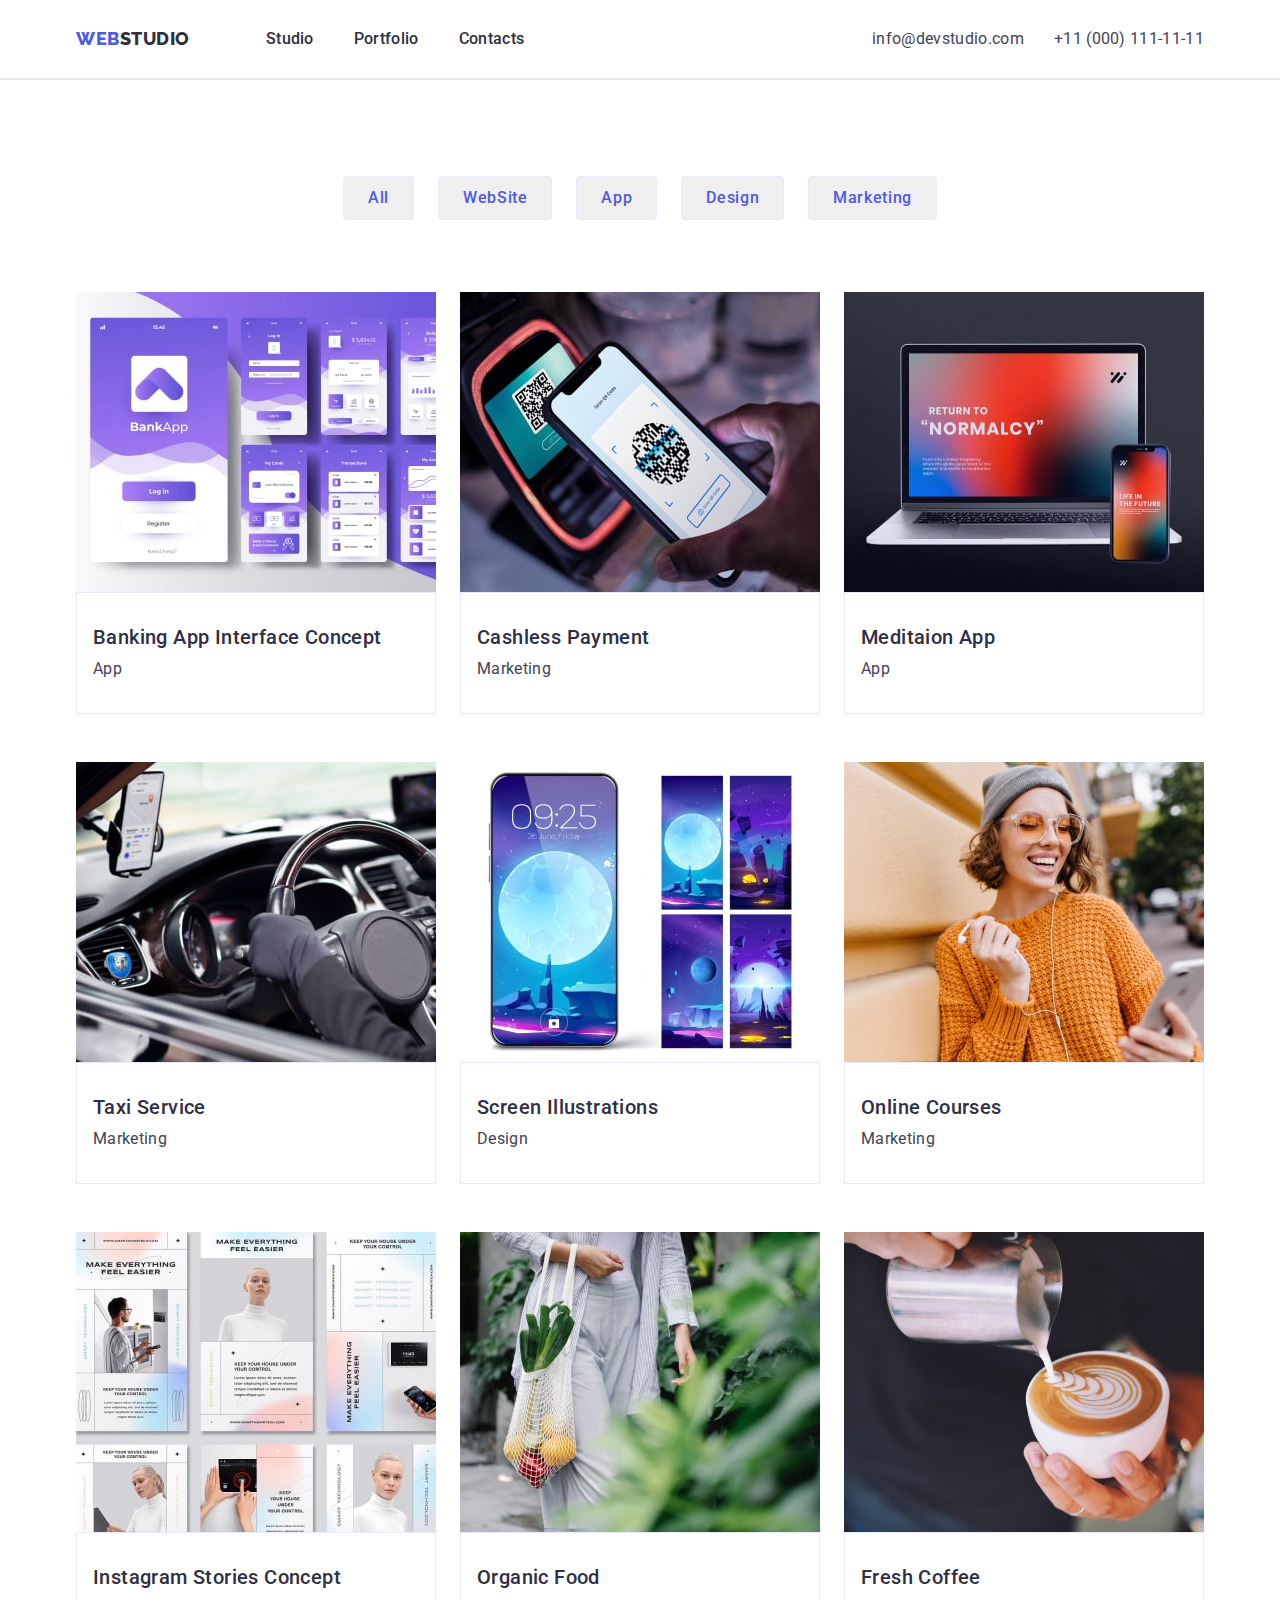
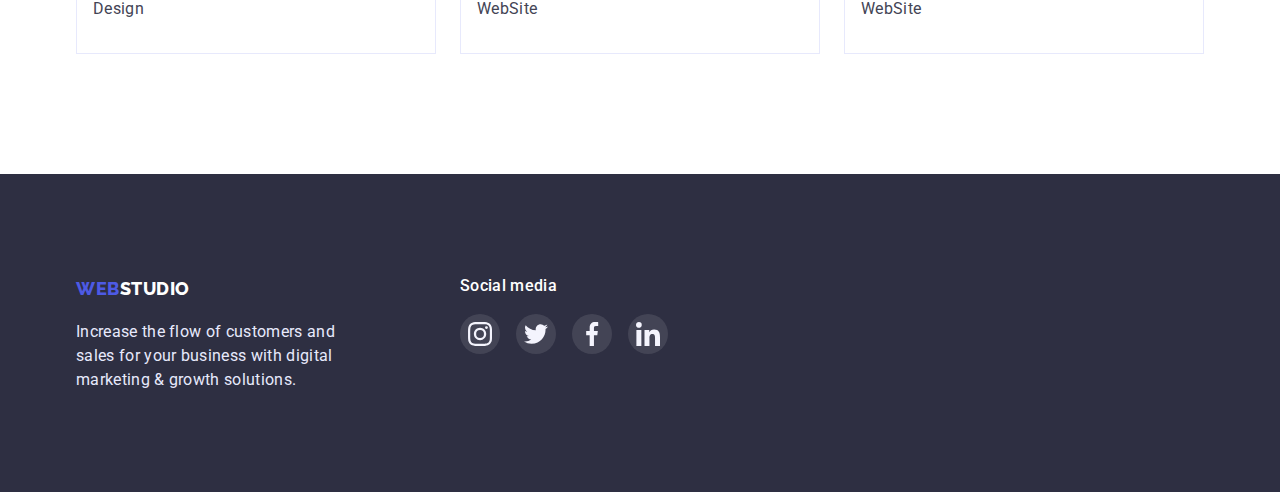
==== portfolio.html @ 0d9eaf17 "Create repositiries 5" ====
<!DOCTYPE html>
<html lang="en">
  <head>
    <meta charset="UTF-8" />
    <meta http-equiv="X-UA-Compatible" content="IE=edge" />
    <meta name="viewport" content="width=device-width, initial-scale=1.0" />
    <title>Portfolio</title>
    <link rel="preconnect" href="https://fonts.googleapis.com" />
    <link rel="preconnect" href="https://fonts.gstatic.com" crossorigin />
    <link
      href="https://fonts.googleapis.com/css2?family=Raleway:wght@800&family=Roboto:wght@400;500;700;900&display=swap"
      rel="stylesheet"
    />
    <link
      rel="stylesheet"
      href="https://cdn.jsdelivr.net/npm/modern-normalize@1.1.0/modern-normalize.css"
    />
    <link rel="stylesheet" href="./css/styles.css" />
  </head>
  <body>
    <!--header-->
    <header class="top-header">
      <div class="container top-header-container">
        <nav class="nav">
          <a class="logo link container-logo" href="./index.html"
            >Web<span class="logo-studio-up">Studio</span></a
          >
          <ul class="menu list">
            <li class="menu-item"><a href="./index.html" class="menu-link link">Studio</a></li>
            <li class="menu-item">
              <a href="./portfolio.html" class="menu-link link">Portfolio</a>
            </li>
            <li class="menu-item"><a href="" class="menu-link link">Contacts</a></li>
          </ul>
        </nav>
        <div class="contact-div">
          </ul>

          <ul class="contact list">
            <li class="contact-mail">
              <a href="mailto:info@devstudio.com" class="mail link">info@devstudio.com</a>
            </li>
            <li class="contact-number">
              <a href="tel:+110001111111" class="number link">+11 (000) 111-11-11</a>
            </li>
          </ul>
        </div>
      </div>
    </header>
    <!--main-->
    <main class="main">
      <section class="section-buttton">
        <div class="portfolio">
          <h2 class="button-none">Button</h2>
          <ul class="filters-button list">
            <li class="filters-button-project">
              <button type="button" class="button">All</button>
            </li>
            <li class="filters-button-project">
              <button type="button" class="button">WebSite</button>
            </li>
            <li class="filters-button-project">
              <button type="button" class="button">App</button>
            </li>
            <li class="filters-button-project">
              <button type="button" class="button">Design</button>
            </li>
            <li class="filters-button-project">
              <button type="button" class="button">Marketing</button>
            </li>
          </ul>
          <ul class="content list">
            <li class="content-title">
              <img
                class="img-project"
                src="./images/projectcard1.jpg"
                alt="banking app"
                width="360"
                height="300"
              />
              <div class="portfolio-card">
                <h2 class="caption">Banking App Interface Concept</h2>
                <p class="suptitle">App</p>
              </div>
            </li>
            <li class="content-title">
              <img
                class="img-project"
                src="./images/projectcard2.jpg"
                alt="payment"
                width="360"
                height="300"
              />
              <div div class="portfolio-card">
                <h2 class="caption">Cashless Payment</h2>
                <p class="suptitle">Marketing</p>
              </div>
            </li>
            <li class="content-title">
              <img
                class="img-project"
                src="./images/projectcard3.jpg"
                alt="meditaion app"
                width="360"
                height="300"
              />
              <div class="portfolio-card">
                <h2 class="caption">Meditaion App</h2>
                <p class="suptitle">App</p>
              </div>
            </li>
            <li class="content-title">
              <img
                class="img-project"
                src="./images/projectcard4.jpg"
                alt="taxi"
                width="360"
                height="300"
              />
              <div class="portfolio-card">
                <h2 class="caption">Taxi Service</h2>
                <p class="suptitle">Marketing</p>
              </div>
            </li>
            <li class="content-title">
              <img
                class="img-project"
                src="./images/projectcard5.jpg"
                alt="Screen"
                width="360"
                height="300"
              />
              <div class="portfolio-card">
                <h2 class="caption">Screen Illustrations</h2>
                <p class="suptitle">Design</p>
              </div>
            </li>
            <li class="content-title">
              <img
                class="img-project"
                src="./images/projectcard6.jpg"
                alt="Courses"
                width="360"
                height="300"
              />
              <div class="portfolio-card">
                <h2 class="caption">Online Courses</h2>
                <p class="suptitle">Marketing</p>
              </div>
            </li>
            <li class="content-title">
              <img
                class="img-project"
                src="./images/projectcard7.jpg"
                alt="Instagram"
                width="360"
                height="300"
              />
              <div class="portfolio-card">
                <h2 class="caption">Instagram Stories Concept</h2>
                <p class="suptitle">Design</p>
              </div>
            </li>
            <li class="content-title">
              <img
                class="img-project"
                src="./images/projectcard8.jpg"
                alt="Food"
                width="360"
                height="300"
              />
              <div class="portfolio-card">
                <h2 class="caption">Organic Food</h2>
                <p class="suptitle">WebSite</p>
              </div>
            </li>
            <li class="content-title">
              <img
                class="img-project"
                src="./images/projectcard9.jpg"
                alt="Coffee"
                width="360"
                height="300"
              />
              <div class="portfolio-card">
                <h2 class="caption">Fresh Coffee</h2>
                <p class="suptitle">WebSite</p>
              </div>
            </li>
          </ul>
        </div>
      </section>
    </main>
    <!--footer-->
    <footer class="footer">
      <div class="container-footer">
        <div class="footer-text">
          <a href="./index.html" class="logo link footer-logo"
            >Web<span class="logo-studio-down">Studio</span></a
          >
          <p class="suptitle suptitle-footer">
            Increase the flow of customers and sales for your business with digital marketing &
            growth solutions.
          </p>
        </div>
        <div class="social-media">
          <p class="social">Social media</p>
          <ul class="social-icons list">
            <li class="social-items">
              <a href="" class="social-link link">
                <svg class="icons-footer" width="24" height="24">
                  <use href="./images/icons.svg#icon-instagram"></use>
                </svg>
              </a>
            </li>
            <li class="social-items">
              <a href="" class="social-link link">
                <svg class="icons-footer" width="24" height="24">
                  <use href="./images/icons.svg#icon-twitter"></use>
                </svg>
              </a>
            </li>
            <li class="social-items">
              <a href="" class="social-link link">
                <svg class="icons-footer" width="24" height="24">
                  <use href="./images/icons.svg#icon-facebook"></use>
                </svg>
              </a>
            </li>
            <li class="social-items">
              <a href="" class="social-link link">
                <svg class="icons-footer" width="24" height="24">
                  <use href="./images/icons.svg#icon-linkedin"></use>
                </svg>
              </a>
            </li>
          </ul>
        </div>
      </div>
    </footer>
  </body>
</html>
---- css/styles.css ----
:root {
  --primery-text-color: #434455;
  --title-text-color: #2e2f42;
  --accent-color: #404bbf;
  --primery-background-color: #ffffff;
  --secondary-background-color: #4d5ae5;
  --third-text-color: #ffffff;
  --additional-color: #e7e9fc;
  --based-background-color: #e5e5e5;
  --team-section-color: #f4f4fd;
  --linear-gradient-bg: linear-gradient(rgba(46, 47, 66, 0.7), rgba(46, 47, 66, 0.7));
  --border-color: #8e8f99;
  --hover-footer-color: #31d0aa;
}

body {
  font-family: 'Roboto', sans-serif;
  letter-spacing: 0.02em;
  color: var(--primery-text-color);
  background-color: var(--primery-background-color);
}

.container {
  max-width: 1158px;
  padding: 0 15px;
  margin-left: auto;
  margin-right: auto;
}
h1,
h2,
h3,
h4,
p {
  margin: 0;
}
ul,
ol {
  margin-top: 0;
  margin-bottom: 0;
  padding-left: 0;
}
button {
  cursor: pointer;
}
img {
  display: block;
}
.list {
  list-style: none;
}
.link {
  text-decoration: none;
}
/* ===================HEADER================================ */

/* menu */
.top-header {
  padding-top: 24px;
  padding-bottom: 24px;
  border-bottom: 2px solid var(--based-background-color);
}
.top-header-container {
  display: flex;
  align-items: center;
}
.nav {
  display: flex;
  align-items: center;
}
.container-logo {
  margin-right: 76px;
}
.menu {
  display: flex;
  align-items: center;
}

.menu-item:not(:last-child) {
  margin-right: 40px;
}

.menu-link {
  font-weight: 500;
  font-size: 16px;
  line-height: 1.5;
  color: var(--title-text-color);
}
.contact {
  display: flex;
  align-items: center;
  margin-left: auto;
}
.contact-div {
  display: flex;
  align-items: center;
  margin-left: auto;
}
.contact-mail {
  margin-right: 30px;
}

.menu-link:hover,
.menu-link:focus {
  color: var(--accent-color);
}
.mail,
.number {
  font-size: 16px;
  line-height: 1.5;
  color: var(--primery-text-color);
}
.mail:hover,
.number:hover,
.mail:focus,
.number:focus {
  color: var(--accent-color);
}

/* ===================/HEADER================================ */
/*===================== COMPONENTS =================*/
.logo {
  font-family: 'Raleway', sans-serif;
  font-weight: 800;
  font-size: 18px;
  line-height: 1.67;
  letter-spacing: 0.03em;
  text-transform: uppercase;
  color: var(--secondary-background-color);
}
.logo .logo-studio-up {
  color: var(--title-text-color);
}
.logo .logo-studio-down {
  color: var(--third-text-color);
}
/* button */
.modal-btn {
  min-width: 105px;
  letter-spacing: 0.04em;
  color: var(--third-text-color);
  font-size: 16px;
  line-height: 1.5;
  background-color: var(--secondary-background-color);
  box-shadow: 0px 4px 4px rgba(0, 0, 0, 0.15);
  border-radius: 4px;
  padding-top: 16px;
  padding-bottom: 16px;
  padding-left: 32px;
  padding-right: 32px;
}
.modal-btn:hover,
.modal-btn:focus {
  background-color: var(--accent-color);
  color: var(--third-text-color);
}
.button {
  border-radius: 4px;
  padding: 12px 24px;
  text-decoration: none;
  font-weight: 500;
  letter-spacing: 0.04em;
  color: var(--secondary-background-color);
  border: 1px solid #e7e9fc;
}
.button:hover,
.button:focus {
  color: var(--third-text-color);
  background-color: var(--accent-color);
  cursor: pointer;
  box-shadow: 0px 3px 1px rgba(0, 0, 0, 0.1), 0px 2px 1px rgba(0, 0, 0, 0.08),
    0px 2px 2px rgba(0, 0, 0, 0.12);
}

.section-title {
  font-size: 36px;
  line-height: 1.11;
  letter-spacing: 0.02em;
  color: var(--title-text-color);
  text-align: center;
  margin-bottom: 72px;
}
.suptitle {
  font-size: 16px;
  line-height: 1.5;
  color: var(--primery-text-color);
}
.caption {
  font-weight: 500;
  font-size: 20px;
  line-height: 1.2;
  letter-spacing: 0.02em;
  color: var(--title-text-color);
}
.suptitle-footer {
  color: var(--additional-color);
}
/* ==================HERO========== */
.hero {
  background-color: var(--title-text-color);
  background-image: var(--linear-gradient-bg), url(../images/people-office.jpg);
  text-align: center;
  padding-top: 188px;
  padding-bottom: 188px;
  background-repeat: no-repeat;
  background-size: cover;
}
.hero-container {
  max-width: 1440px;
}
.hero-title {
  font-size: 56px;
  line-height: 1.07;
  color: var(--third-text-color);
  max-width: 494px;
  margin-left: auto;
  margin-right: auto;
  margin-bottom: 48px;
}

/* ===================/HERO================================ */

/*===================== MAIN =================*/
/* ========================PORTFOLIO =============*/
.button-none {
  display: none;
}
.section-buttton {
  padding-top: 96px;
  padding-bottom: 120px;
}
.portfolio {
  max-width: 1158px;
  padding: 0 15px;
  margin-left: auto;
  margin-right: auto;
}

.filters-button {
  display: flex;
  align-items: center;
  justify-content: center;
}
.filters-button-project:not(:last-child) {
  margin-right: 24px;
}
.content {
  display: flex;
  flex-wrap: wrap;
  column-gap: 24px;
  row-gap: 48px;
  margin-top: 72px;
}
.content-title {
  flex-basis: calc((100% - 72px) / 3);
}

.portfolio-card {
  padding-left: 16px;
  padding-top: 32px;
  padding-bottom: 32px;
  background-color: #ffffff;
  border: 1px solid var(--additional-color);
}
.content-title:is(:hover, :focus) {
  box-shadow: 0px 1px 6px rgba(46, 47, 66, 0.08);
}
/*  */
/* ========================/PORTFOLIO =============*/
.icon-features {
  display: flex;
  gap: 24px;
  margin-bottom: 8px;
}

.icon-item-features {
  width: calc((100% - 72px) / 4);
  height: 112px;
}
.icon-link-features {
  width: 100%;
  height: 100%;
  border: 1px solid var(--team-section-color);
  border-radius: 4px;
  display: flex;
  align-items: center;
  justify-content: center;
  background-color: var(--team-section-color);
}

.our {
  opacity: 0;
  display: none;
}

.features-list {
  display: flex;
  gap: 24px;
  flex-wrap: wrap;
}
.features-list-title {
  flex-basis: calc((100% - 72px) / 4);
}

.work-list {
  display: flex;

  gap: 24px;
}
.work-list-title {
  flex-basis: calc((100% - 72px) / 3);
}

.team-list {
  display: flex;
  column-gap: 24px;
  order: 0;
}

.team-list-title {
  flex-basis: calc((100% - 72px) / 4);
}
.feature-list .title {
  color: var(--title-text-color);
}
.caption {
  margin-bottom: 8px;
}
.section {
  padding-top: 120px;
  padding-bottom: 120px;
}
.section-work {
  padding-top: 0;
}
.section-team {
  background-color: var(--team-section-color);
}
.section-team {
  padding-top: 120px;
  padding-bottom: 120px;
}
.team-card {
  padding-top: 32px;
  padding-bottom: 32px;
  padding-right: 16px;
  padding-left: 16px;
  background-color: var(--third-text-color);
  box-shadow: 0px 1px 6px rgba(46, 47, 66, 0.08), 0px 1px 1px rgba(46, 47, 66, 0.16),
    0px 2px 1px rgba(46, 47, 66, 0.08);
  border-radius: 0px 0px 4px 4px;
  text-align: center;
}
.team-soc-list {
  display: flex;
  justify-content: center;
  gap: 24px;
  margin-top: 8px;
}
.team-soc-item {
  width: 40px;
  height: 40px;
}
.team-soc-link {
  width: 100%;
  height: 100%;
  background-color: var(--secondary-background-color);
  display: flex;
  align-items: center;
  justify-content: center;
  border-radius: 50%;
}
.team-soc-icon {
  fill: var(--team-section-color);
}
.team-soc-link:is(:hover, :focus) {
  background-color: var(--accent-color);
}
.section-customers {
  padding-top: 56px;
  padding-bottom: 120px;
}

.list-customers {
  display: flex;
  gap: 24px;
}

.item-customers {
  width: calc((100% - 120px) / 6);
  height: 88px;
}
.link-customers {
  width: 100%;
  height: 100%;
  border: 1px solid var(--border-color);
  border-radius: 5px;
  display: flex;
  align-items: center;
  justify-content: center;
}
.customers-icon {
  fill: var(--border-color);
}
.link-customers:is(:hover, :focus) {
  border-color: var(--accent-color);
}
.link-customers:is(:hover, :focus) .customers-icon {
  fill: var(--accent-color);
}

/*===================== /MAIN =================*/

/* ===================FOOTER============= */
.footer {
  background-color: var(--title-text-color);
  padding-top: 100px;
  padding-bottom: 100px;
}
.container-footer {
  margin: 0 auto;
  width: 1158px;
  padding-right: 15px;
  padding-left: 15px;
  flex-grow: 1;
  display: flex;
  gap: 120px;
}
.footer-text {
  min-width: 264px;
}
.suptitle-footer {
  max-width: 264px;
  margin-top: 16px;
}
.social-media {
  min-width: 208px;
}
.social {
  font-family: 'Roboto';
  font-style: normal;
  font-weight: 500;
  font-size: 16px;
  line-height: 1.5;
  letter-spacing: 0.02em;
  color: var(--third-text-color);
}
.social-icons {
  display: flex;
  justify-content: center;
  gap: 16px;
  margin-top: 16px;
}

.social-items {
  width: 40px;
  height: 40px;
}
.social-link {
  width: 100%;
  height: 100%;
  background-color: rgba(255, 255, 255, 0.1);
  display: flex;
  align-items: center;
  justify-content: center;
  border-radius: 50%;
}
.icons-footer {
  fill: var(--team-section-color);
}
.social-link:is(:hover, :focus) {
  background-color: var(--hover-footer-color);
}
/* ===================/FOOTER============= */
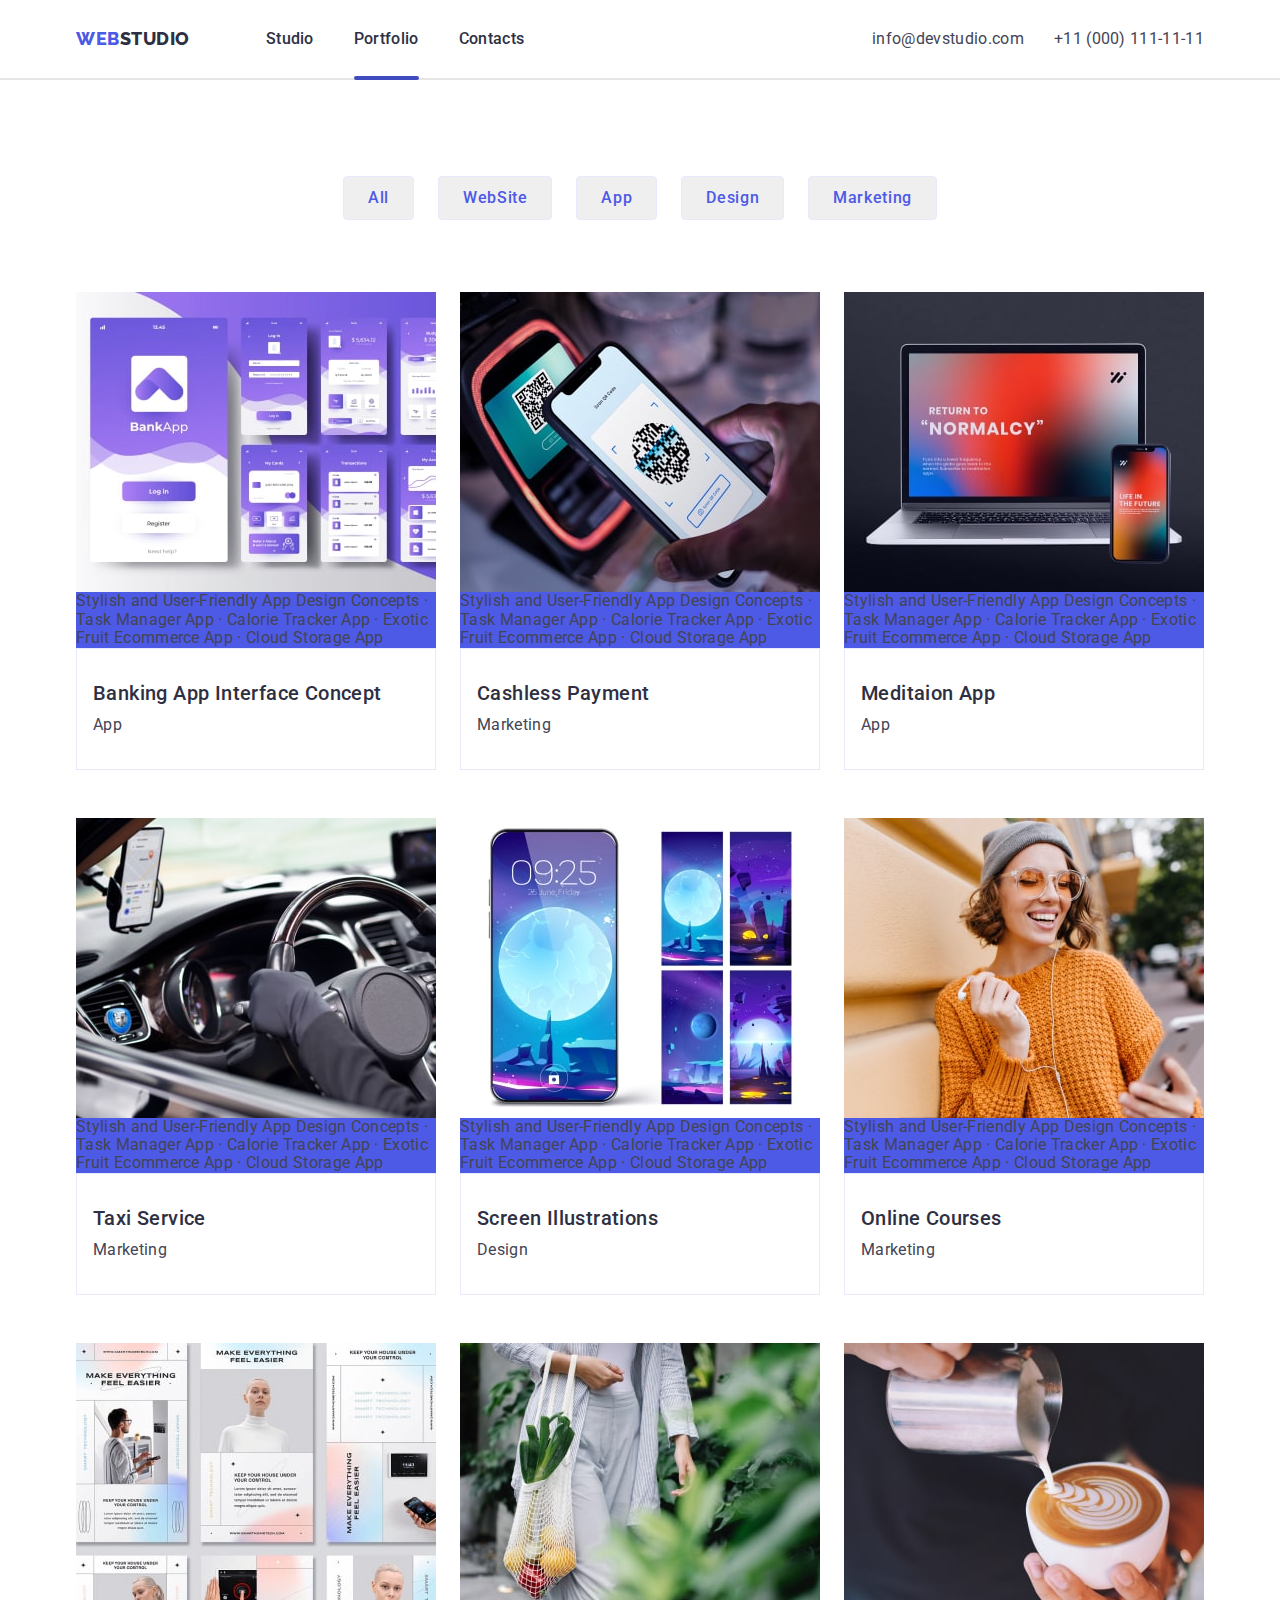
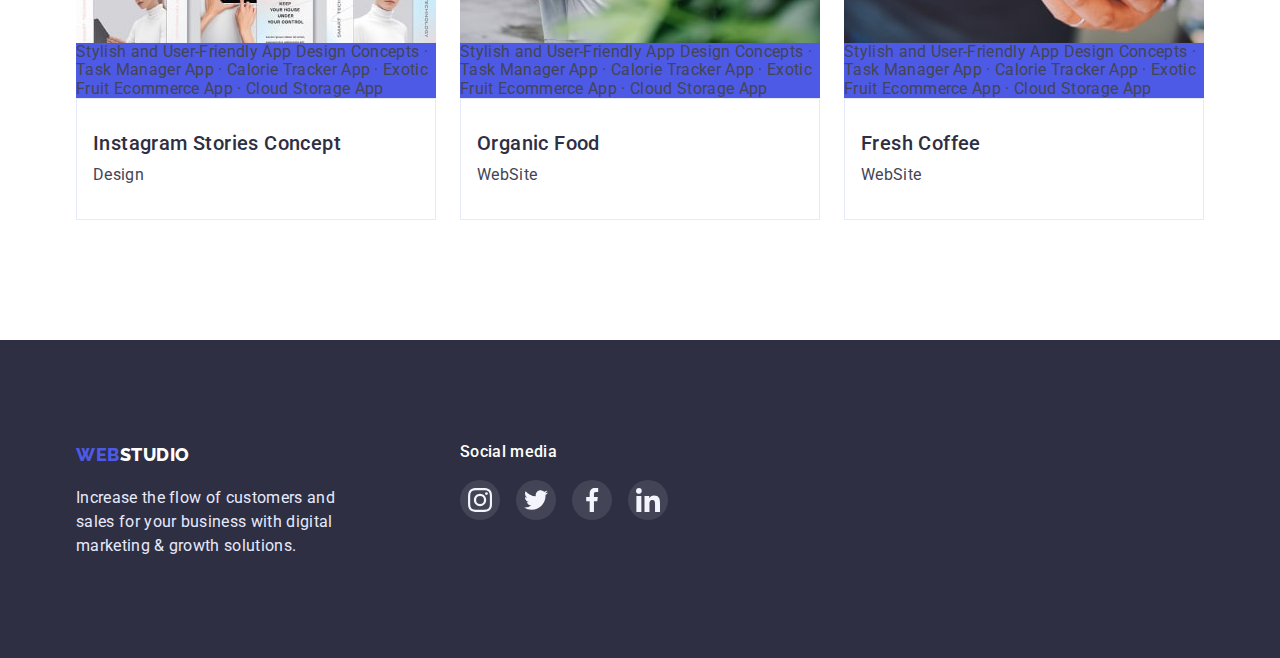
==== commit c7e41269: "add modal window" ====
--- a/portfolio.html
+++ b/portfolio.html
@@ -28,7 +28,7 @@
           <ul class="menu list">
             <li class="menu-item"><a href="./index.html" class="menu-link link">Studio</a></li>
             <li class="menu-item">
-              <a href="./portfolio.html" class="menu-link link">Portfolio</a>
+              <a href="./portfolio.html" class="menu-link current link">Portfolio</a>
             </li>
             <li class="menu-item"><a href="" class="menu-link link">Contacts</a></li>
           </ul>
@@ -71,117 +71,134 @@
           </ul>
           <ul class="content list">
             <li class="content-title">
-              <img
+              <div class="anim-window"><img
                 class="img-project"
                 src="./images/projectcard1.jpg"
                 alt="banking app"
                 width="360"
                 height="300"
               />
+              <p class="overlay">Stylish and User-Friendly App Design Concepts · Task Manager App · Calorie Tracker App ·
+                Exotic Fruit Ecommerce App · Cloud Storage App</p></div>
               <div class="portfolio-card">
                 <h2 class="caption">Banking App Interface Concept</h2>
                 <p class="suptitle">App</p>
               </div>
             </li>
             <li class="content-title">
-              <img
+              <div class="anim-window"><img
                 class="img-project"
                 src="./images/projectcard2.jpg"
                 alt="payment"
                 width="360"
                 height="300"
-              />
+              /><p class="overlay">Stylish and User-Friendly App Design Concepts · Task Manager App · Calorie Tracker App ·
+                Exotic Fruit Ecommerce App · Cloud Storage App</p></div>
               <div div class="portfolio-card">
                 <h2 class="caption">Cashless Payment</h2>
                 <p class="suptitle">Marketing</p>
               </div>
             </li>
             <li class="content-title">
-              <img
+              <div class="anim-window"><img
                 class="img-project"
                 src="./images/projectcard3.jpg"
                 alt="meditaion app"
                 width="360"
                 height="300"
               />
+              <p class="overlay">Stylish and User-Friendly App Design Concepts · Task Manager App · Calorie Tracker App ·
+                Exotic Fruit Ecommerce App · Cloud Storage App</p></div>
               <div class="portfolio-card">
                 <h2 class="caption">Meditaion App</h2>
                 <p class="suptitle">App</p>
               </div>
             </li>
             <li class="content-title">
-              <img
+              <div class="anim-window"><img
                 class="img-project"
                 src="./images/projectcard4.jpg"
                 alt="taxi"
                 width="360"
                 height="300"
               />
+              <p class="overlay">Stylish and User-Friendly App Design Concepts · Task Manager App · Calorie Tracker App ·
+                Exotic Fruit Ecommerce App · Cloud Storage App</p></div>
               <div class="portfolio-card">
                 <h2 class="caption">Taxi Service</h2>
                 <p class="suptitle">Marketing</p>
               </div>
             </li>
             <li class="content-title">
-              <img
+              <div class="anim-window"><img
                 class="img-project"
                 src="./images/projectcard5.jpg"
                 alt="Screen"
                 width="360"
                 height="300"
               />
+              <p class="overlay">Stylish and User-Friendly App Design Concepts · Task Manager App · Calorie Tracker App ·
+                Exotic Fruit Ecommerce App · Cloud Storage App</p></div>
               <div class="portfolio-card">
                 <h2 class="caption">Screen Illustrations</h2>
                 <p class="suptitle">Design</p>
               </div>
             </li>
             <li class="content-title">
-              <img
+              <div class="anim-window"><img
                 class="img-project"
                 src="./images/projectcard6.jpg"
                 alt="Courses"
                 width="360"
                 height="300"
               />
+              <p class="overlay">Stylish and User-Friendly App Design Concepts · Task Manager App · Calorie Tracker App ·
+                Exotic Fruit Ecommerce App · Cloud Storage App</p></div>
               <div class="portfolio-card">
                 <h2 class="caption">Online Courses</h2>
                 <p class="suptitle">Marketing</p>
               </div>
             </li>
             <li class="content-title">
-              <img
+              <div class="anim-window"><img
                 class="img-project"
                 src="./images/projectcard7.jpg"
                 alt="Instagram"
                 width="360"
                 height="300"
               />
+              <p class="overlay">Stylish and User-Friendly App Design Concepts · Task Manager App · Calorie Tracker App ·
+                Exotic Fruit Ecommerce App · Cloud Storage App</p></div>
               <div class="portfolio-card">
                 <h2 class="caption">Instagram Stories Concept</h2>
                 <p class="suptitle">Design</p>
               </div>
             </li>
             <li class="content-title">
-              <img
+              <div class="anim-window"><img
                 class="img-project"
                 src="./images/projectcard8.jpg"
                 alt="Food"
                 width="360"
                 height="300"
               />
+              <p class="overlay">Stylish and User-Friendly App Design Concepts · Task Manager App · Calorie Tracker App ·
+                Exotic Fruit Ecommerce App · Cloud Storage App</p></div>
               <div class="portfolio-card">
                 <h2 class="caption">Organic Food</h2>
                 <p class="suptitle">WebSite</p>
               </div>
             </li>
             <li class="content-title">
-              <img
+              <div class="anim-window"><img
                 class="img-project"
                 src="./images/projectcard9.jpg"
                 alt="Coffee"
                 width="360"
                 height="300"
               />
+              <p class="overlay">Stylish and User-Friendly App Design Concepts · Task Manager App · Calorie Tracker App ·
+              Exotic Fruit Ecommerce App · Cloud Storage App</p></div>
               <div class="portfolio-card">
                 <h2 class="caption">Fresh Coffee</h2>
                 <p class="suptitle">WebSite</p>
--- a/css/styles.css
+++ b/css/styles.css
@@ -11,6 +11,8 @@
   --linear-gradient-bg: linear-gradient(rgba(46, 47, 66, 0.7), rgba(46, 47, 66, 0.7));
   --border-color: #8e8f99;
   --hover-footer-color: #31d0aa;
+  --time-cubic: 250ms cubic-bezier(0.4, 0, 0.2, 1);
+  --modal-window: #fcfcfc;
 }
 
 body {
@@ -80,11 +82,27 @@
 }
 
 .menu-link {
+  position: relative;
+
   font-weight: 500;
   font-size: 16px;
   line-height: 1.5;
   color: var(--title-text-color);
-}
+  transition: color var(--time-cubic);
+}
+.current::after {
+  content: '';
+  position: absolute;
+
+  display: inline-block;
+  width: 100%;
+  height: 4px;
+  border-radius: 2px;
+  background-color: var(--accent-color);
+  bottom: -32px;
+  left: 0;
+}
+
 .contact {
   display: flex;
   align-items: center;
@@ -108,6 +126,7 @@
   font-size: 16px;
   line-height: 1.5;
   color: var(--primery-text-color);
+  transition: color var(--time-cubic);
 }
 .mail:hover,
 .number:hover,
@@ -147,6 +166,7 @@
   padding-bottom: 16px;
   padding-left: 32px;
   padding-right: 32px;
+  transition: backround-color var(--time-cubic), color var(--time-cubic);
 }
 .modal-btn:hover,
 .modal-btn:focus {
@@ -161,6 +181,8 @@
   letter-spacing: 0.04em;
   color: var(--secondary-background-color);
   border: 1px solid #e7e9fc;
+  transition: color var(--time-cubic), background-color var(--time-cubic),
+    box-shadow var(--time-cubic);
 }
 .button:hover,
 .button:focus {
@@ -252,8 +274,22 @@
 }
 .content-title {
   flex-basis: calc((100% - 72px) / 3);
-}
-
+  transition: box-shadow var(--time-cubic);
+}
+.anim-window {
+  position: relative;
+  background-color: var(--secondary-background-color);
+}
+.overay {
+  position: absolute;
+  font-weight: 400;
+  font-size: 16px;
+  line-height: 1.5;
+  letter-spacing: 0.02em;
+  color: var(--team-section-color);
+  background-color: var(--secondary-background-color);
+  padding: 40px 32px 164px 32px;
+}
 .portfolio-card {
   padding-left: 16px;
   padding-top: 32px;
@@ -368,6 +404,7 @@
   align-items: center;
   justify-content: center;
   border-radius: 50%;
+  transition: background-color var(--time-cubic);
 }
 .team-soc-icon {
   fill: var(--team-section-color);
@@ -397,9 +434,11 @@
   display: flex;
   align-items: center;
   justify-content: center;
+  transition: border-color var(--time-cubic);
 }
 .customers-icon {
   fill: var(--border-color);
+  transition: fill var(--time-cubic);
 }
 .link-customers:is(:hover, :focus) {
   border-color: var(--accent-color);
@@ -463,6 +502,7 @@
   align-items: center;
   justify-content: center;
   border-radius: 50%;
+  transition: background-color var(--time-cubic);
 }
 .icons-footer {
   fill: var(--team-section-color);
@@ -471,3 +511,47 @@
   background-color: var(--hover-footer-color);
 }
 /* ===================/FOOTER============= */
+
+/* ===================MODAL WINDOW============= */
+.backdrop {
+  position: fixed;
+  top: 0;
+  left: 0;
+  width: 100%;
+  height: 100%;
+  z-index: 100;
+  background-color: rgba(46, 47, 66, 0.4);
+}
+.backdrop.is-hidden {
+  opacity: 0;
+  visibility: hidden;
+  pointer-events: none;
+}
+.modal {
+  position: absolute;
+  top: 50%;
+  left: 50%;
+  transform: translate(-50%, -50%);
+  min-width: 408px;
+  min-height: 576px;
+  background-color: var(--modal-window);
+  box-shadow: 0px 1px 1px rgba(0, 0, 0, 0.14), 0px 1px 3px rgba(0, 0, 0, 0.12),
+    0px 2px 1px rgba(0, 0, 0, 0.2);
+  border-radius: 4px;
+  padding: 6px;
+}
+.btn-modal-close {
+  position: absolute;
+  top: 6px;
+  right: 6px;
+  display: flex;
+  justify-content: center;
+  align-items: center;
+  width: 24px;
+  height: 24px;
+  border-radius: 50%;
+  background-color: var(--additional-color);
+  padding: 0;
+  border: 1px solid rgba(0, 0, 0, 0.1);
+}
+/* ===================/MODAL WINDOW============= */
